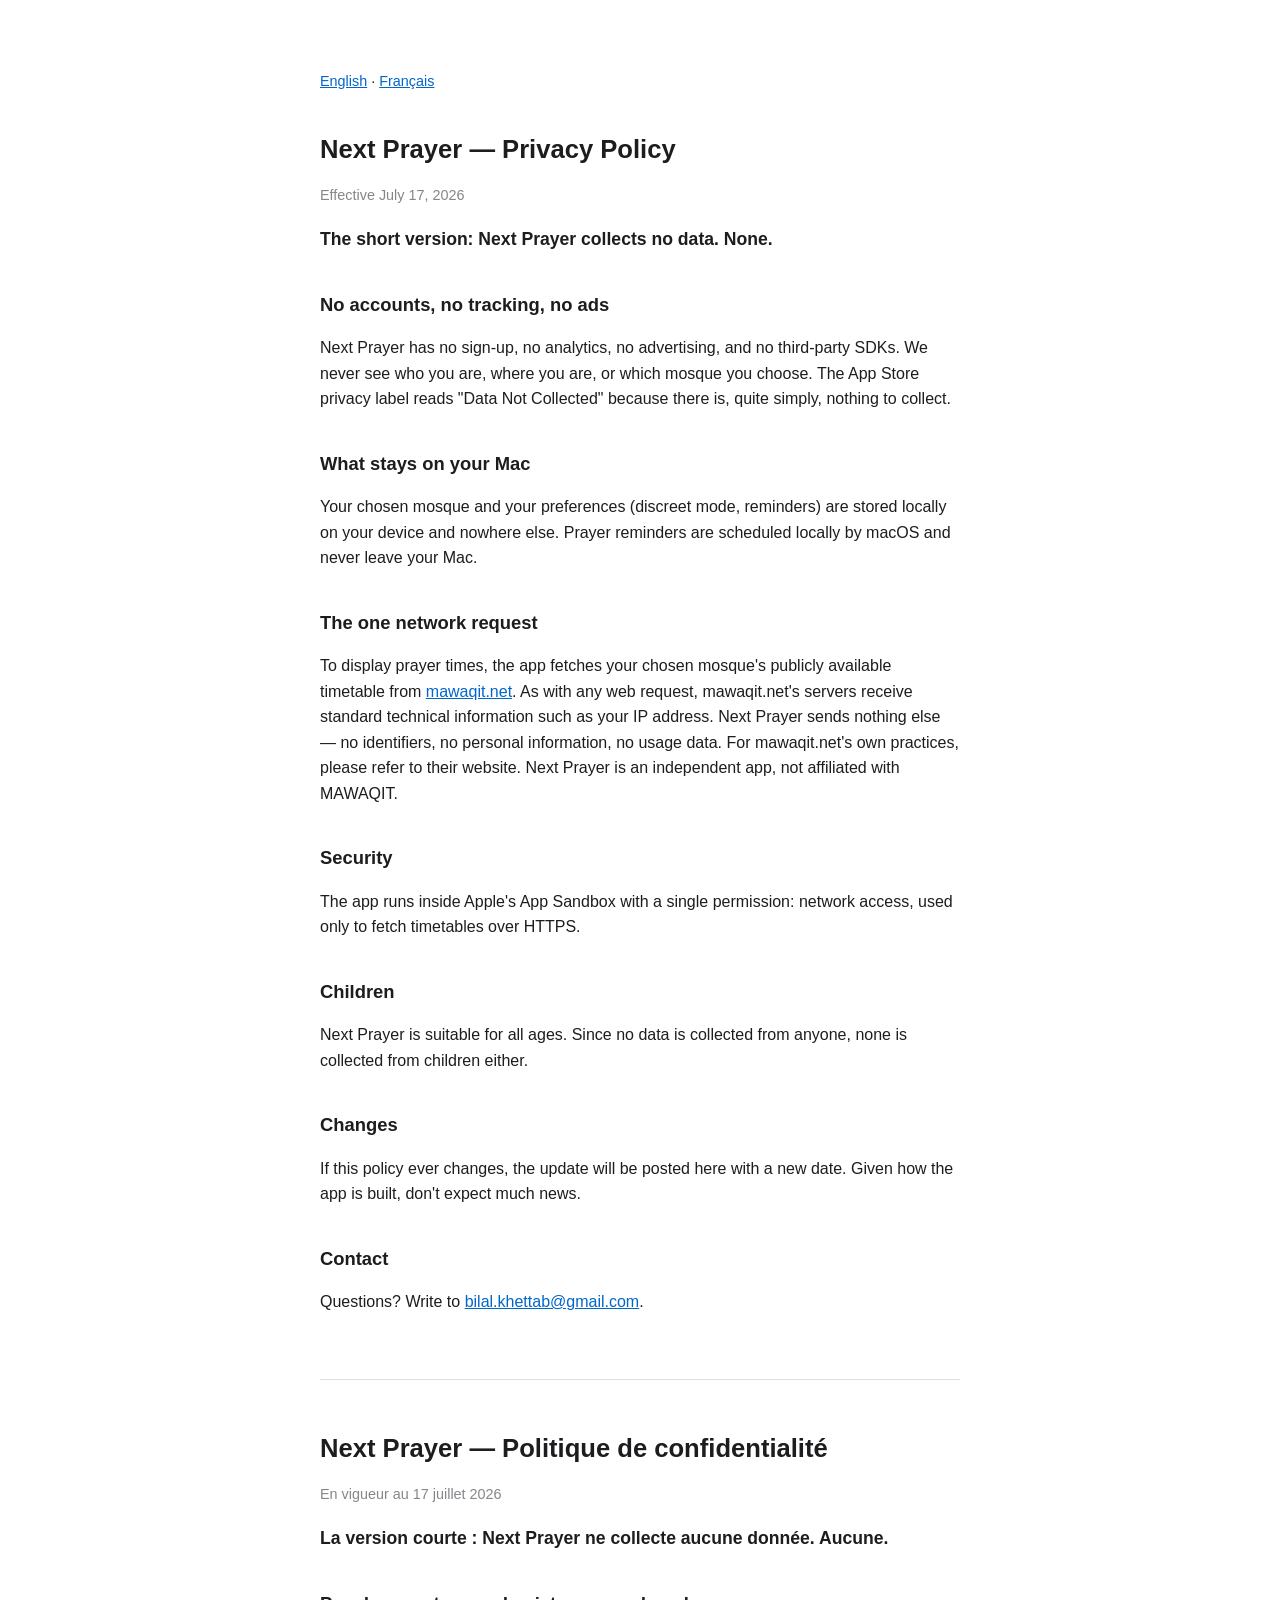
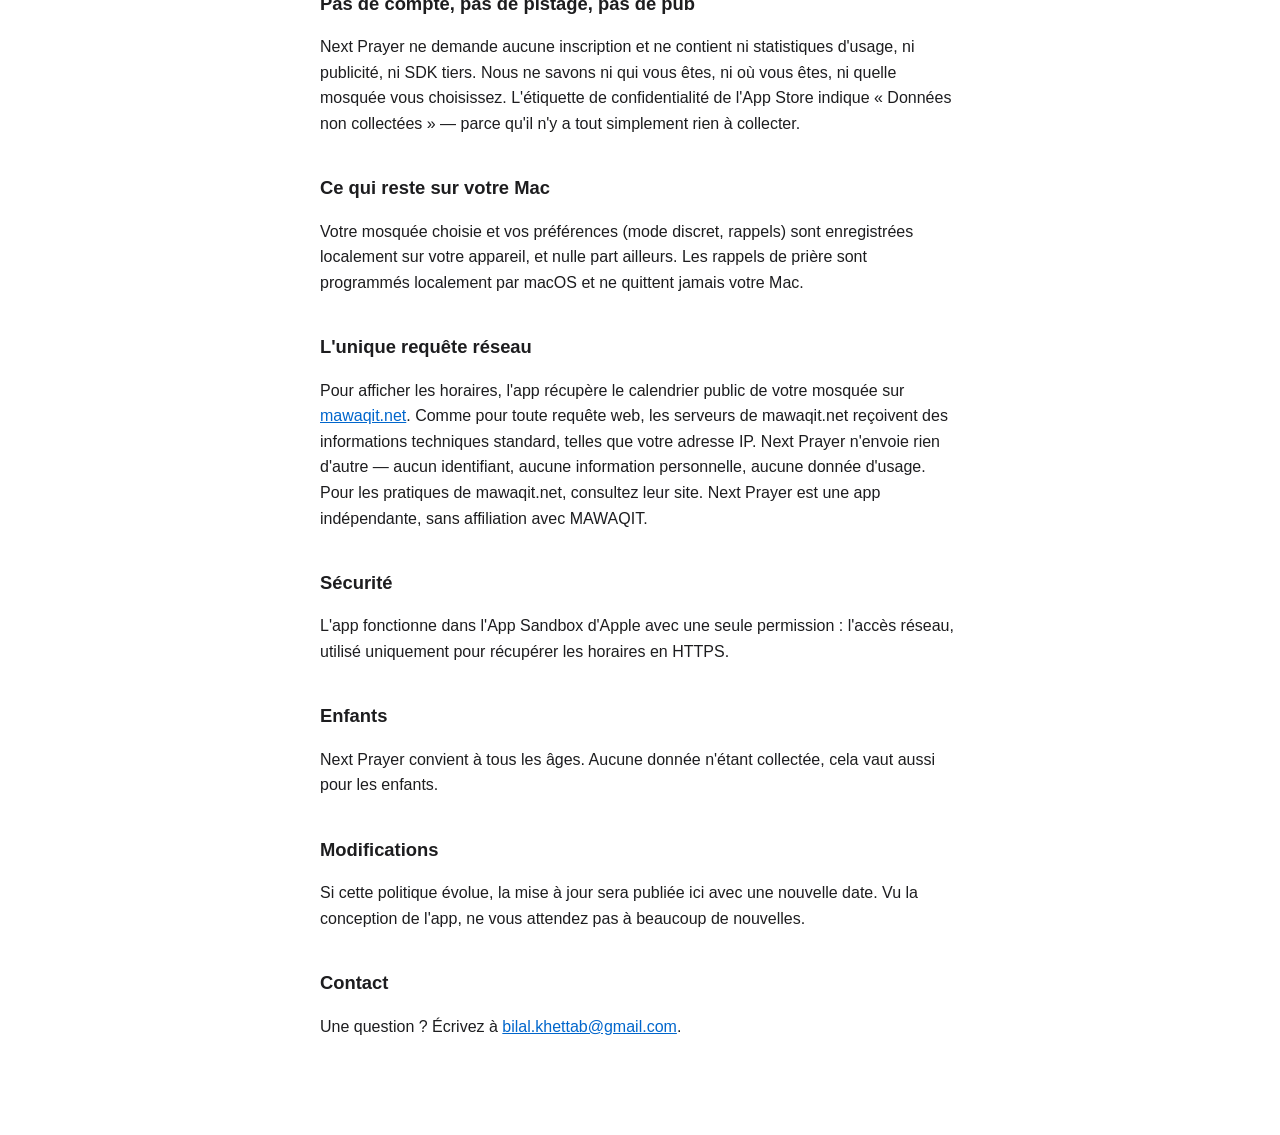
==== privacy-policy.html @ afed08fe "Add files via upload" ====
<!DOCTYPE html>
<html lang="en">
<head>
<meta charset="utf-8">
<meta name="viewport" content="width=device-width, initial-scale=1">
<title>Next Prayer — Privacy Policy</title>
<style>
  :root { color-scheme: light dark; }
  body {
    font-family: -apple-system, BlinkMacSystemFont, "Segoe UI", Roboto, sans-serif;
    max-width: 640px; margin: 0 auto; padding: 48px 24px 80px;
    line-height: 1.6; color: #1d1d1f; background: #fff;
  }
  @media (prefers-color-scheme: dark) {
    body { color: #f5f5f7; background: #1d1d1f; }
    a { color: #6fb5ff; }
  }
  h1 { font-size: 1.6em; margin-bottom: 0.2em; }
  h2 { font-size: 1.15em; margin-top: 2em; }
  .date { color: #86868b; font-size: 0.9em; }
  .lang { margin: 1.5em 0 2.5em; font-size: 0.9em; }
  .lead { font-size: 1.1em; font-weight: 600; }
  hr { border: none; border-top: 1px solid #86868b44; margin: 4em 0 3em; }
  a { color: #0066cc; }
</style>
</head>
<body>

<p class="lang"><a href="#en">English</a> · <a href="#fr">Français</a></p>

<!-- ============================ ENGLISH ============================ -->
<section id="en">
<h1>Next Prayer — Privacy Policy</h1>
<p class="date">Effective July 17, 2026</p>

<p class="lead">The short version: Next Prayer collects no data. None.</p>

<h2>No accounts, no tracking, no ads</h2>
<p>Next Prayer has no sign-up, no analytics, no advertising, and no third-party SDKs. We never see who you are, where you are, or which mosque you choose. The App Store privacy label reads "Data Not Collected" because there is, quite simply, nothing to collect.</p>

<h2>What stays on your Mac</h2>
<p>Your chosen mosque and your preferences (discreet mode, reminders) are stored locally on your device and nowhere else. Prayer reminders are scheduled locally by macOS and never leave your Mac.</p>

<h2>The one network request</h2>
<p>To display prayer times, the app fetches your chosen mosque's publicly available timetable from <a href="https://mawaqit.net">mawaqit.net</a>. As with any web request, mawaqit.net's servers receive standard technical information such as your IP address. Next Prayer sends nothing else — no identifiers, no personal information, no usage data. For mawaqit.net's own practices, please refer to their website. Next Prayer is an independent app, not affiliated with MAWAQIT.</p>

<h2>Security</h2>
<p>The app runs inside Apple's App Sandbox with a single permission: network access, used only to fetch timetables over HTTPS.</p>

<h2>Children</h2>
<p>Next Prayer is suitable for all ages. Since no data is collected from anyone, none is collected from children either.</p>

<h2>Changes</h2>
<p>If this policy ever changes, the update will be posted here with a new date. Given how the app is built, don't expect much news.</p>

<h2>Contact</h2>
<p>Questions? Write to <a href="mailto:bilal.khettab@gmail.com">bilal.khettab@gmail.com</a>.</p>
</section>

<hr>

<!-- ============================ FRANÇAIS ============================ -->
<section id="fr" lang="fr">
<h1>Next Prayer — Politique de confidentialité</h1>
<p class="date">En vigueur au 17 juillet 2026</p>

<p class="lead">La version courte : Next Prayer ne collecte aucune donnée. Aucune.</p>

<h2>Pas de compte, pas de pistage, pas de pub</h2>
<p>Next Prayer ne demande aucune inscription et ne contient ni statistiques d'usage, ni publicité, ni SDK tiers. Nous ne savons ni qui vous êtes, ni où vous êtes, ni quelle mosquée vous choisissez. L'étiquette de confidentialité de l'App Store indique « Données non collectées » — parce qu'il n'y a tout simplement rien à collecter.</p>

<h2>Ce qui reste sur votre Mac</h2>
<p>Votre mosquée choisie et vos préférences (mode discret, rappels) sont enregistrées localement sur votre appareil, et nulle part ailleurs. Les rappels de prière sont programmés localement par macOS et ne quittent jamais votre Mac.</p>

<h2>L'unique requête réseau</h2>
<p>Pour afficher les horaires, l'app récupère le calendrier public de votre mosquée sur <a href="https://mawaqit.net">mawaqit.net</a>. Comme pour toute requête web, les serveurs de mawaqit.net reçoivent des informations techniques standard, telles que votre adresse IP. Next Prayer n'envoie rien d'autre — aucun identifiant, aucune information personnelle, aucune donnée d'usage. Pour les pratiques de mawaqit.net, consultez leur site. Next Prayer est une app indépendante, sans affiliation avec MAWAQIT.</p>

<h2>Sécurité</h2>
<p>L'app fonctionne dans l'App Sandbox d'Apple avec une seule permission : l'accès réseau, utilisé uniquement pour récupérer les horaires en HTTPS.</p>

<h2>Enfants</h2>
<p>Next Prayer convient à tous les âges. Aucune donnée n'étant collectée, cela vaut aussi pour les enfants.</p>

<h2>Modifications</h2>
<p>Si cette politique évolue, la mise à jour sera publiée ici avec une nouvelle date. Vu la conception de l'app, ne vous attendez pas à beaucoup de nouvelles.</p>

<h2>Contact</h2>
<p>Une question ? Écrivez à <a href="mailto:bilal.khettab@gmail.com">bilal.khettab@gmail.com</a>.</p>
</section>

</body>
</html>
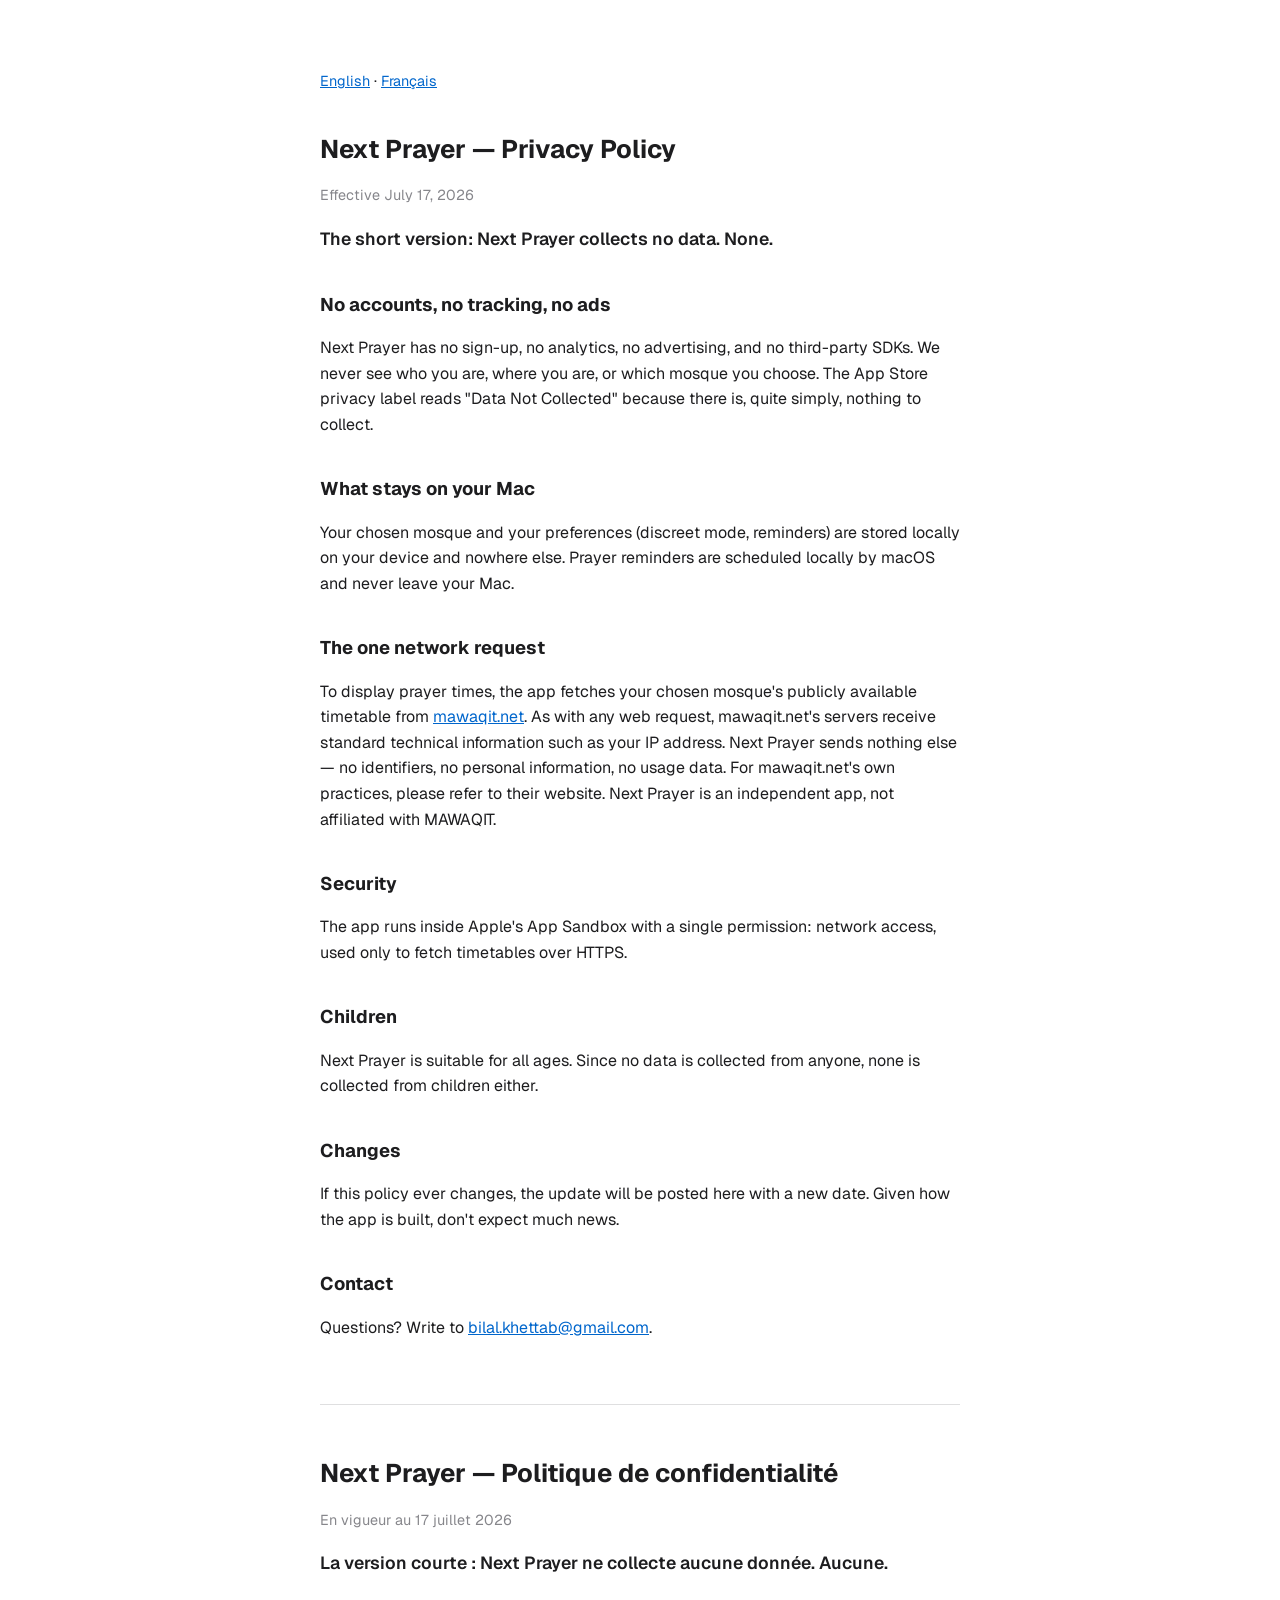
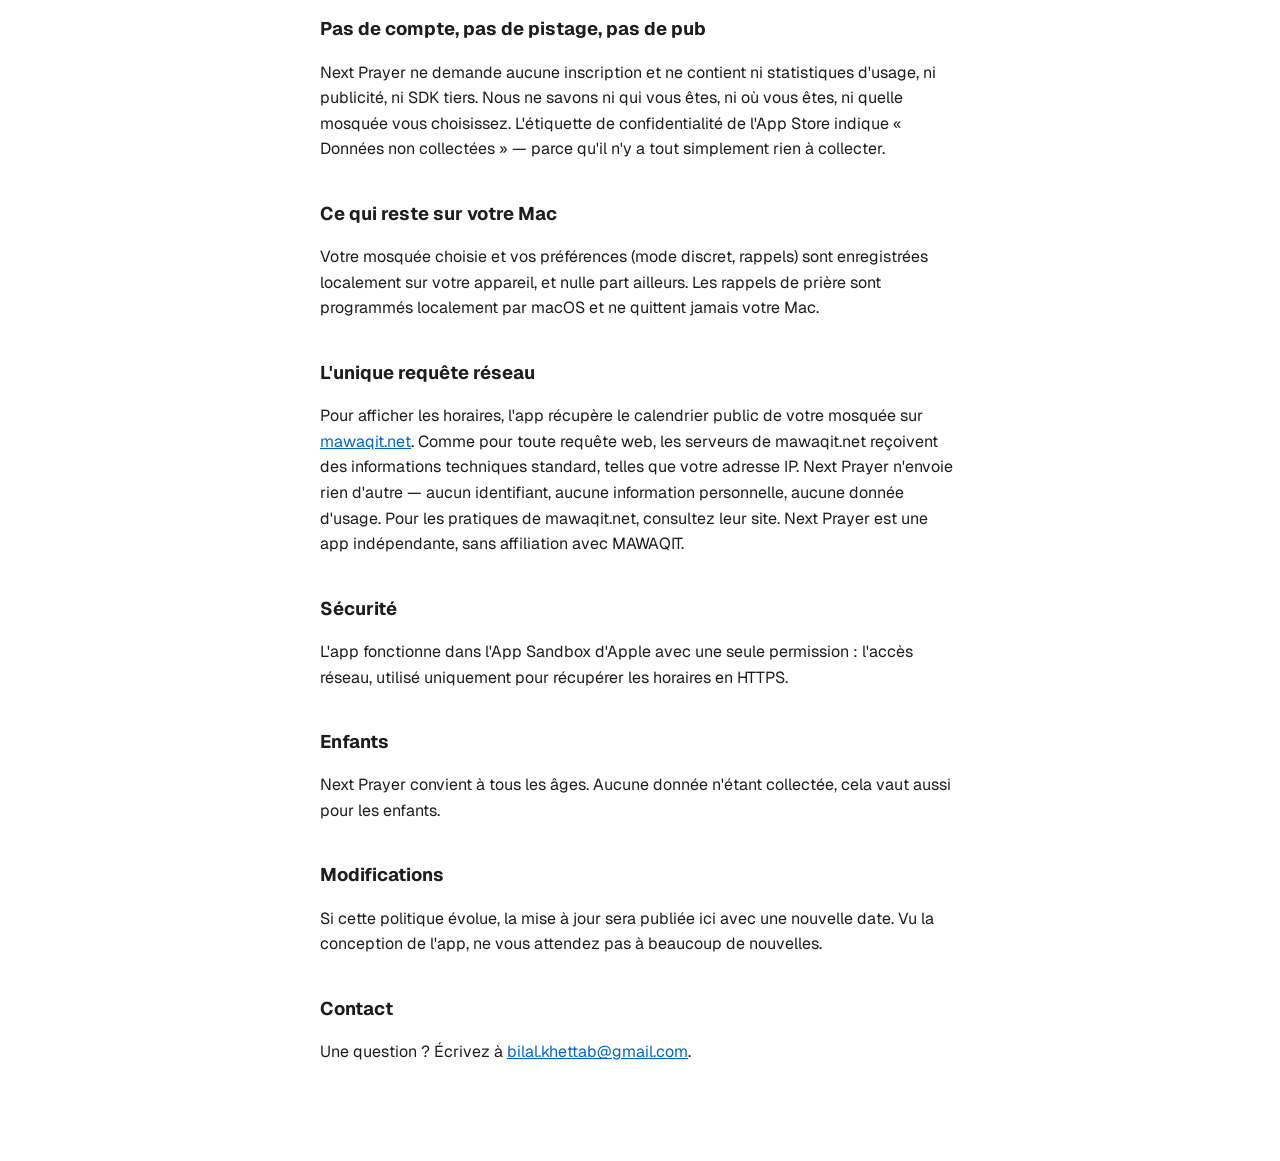
==== commit ece039f1: "Add the Next Prayer landing page A one-page site for the app, served by GitHub Pages from the repo r" ====
--- a/privacy-policy.html
+++ b/privacy-policy.html
@@ -4,10 +4,13 @@
 <meta charset="utf-8">
 <meta name="viewport" content="width=device-width, initial-scale=1">
 <title>Next Prayer — Privacy Policy</title>
+<link rel="preconnect" href="https://fonts.googleapis.com">
+<link rel="preconnect" href="https://fonts.gstatic.com" crossorigin>
+<link rel="stylesheet" href="https://fonts.googleapis.com/css2?family=Geist:wght@100..900&display=swap">
 <style>
   :root { color-scheme: light dark; }
   body {
-    font-family: -apple-system, BlinkMacSystemFont, "Segoe UI", Roboto, sans-serif;
+    font-family: "Geist", -apple-system, BlinkMacSystemFont, "Segoe UI", Roboto, sans-serif;
     max-width: 640px; margin: 0 auto; padding: 48px 24px 80px;
     line-height: 1.6; color: #1d1d1f; background: #fff;
   }
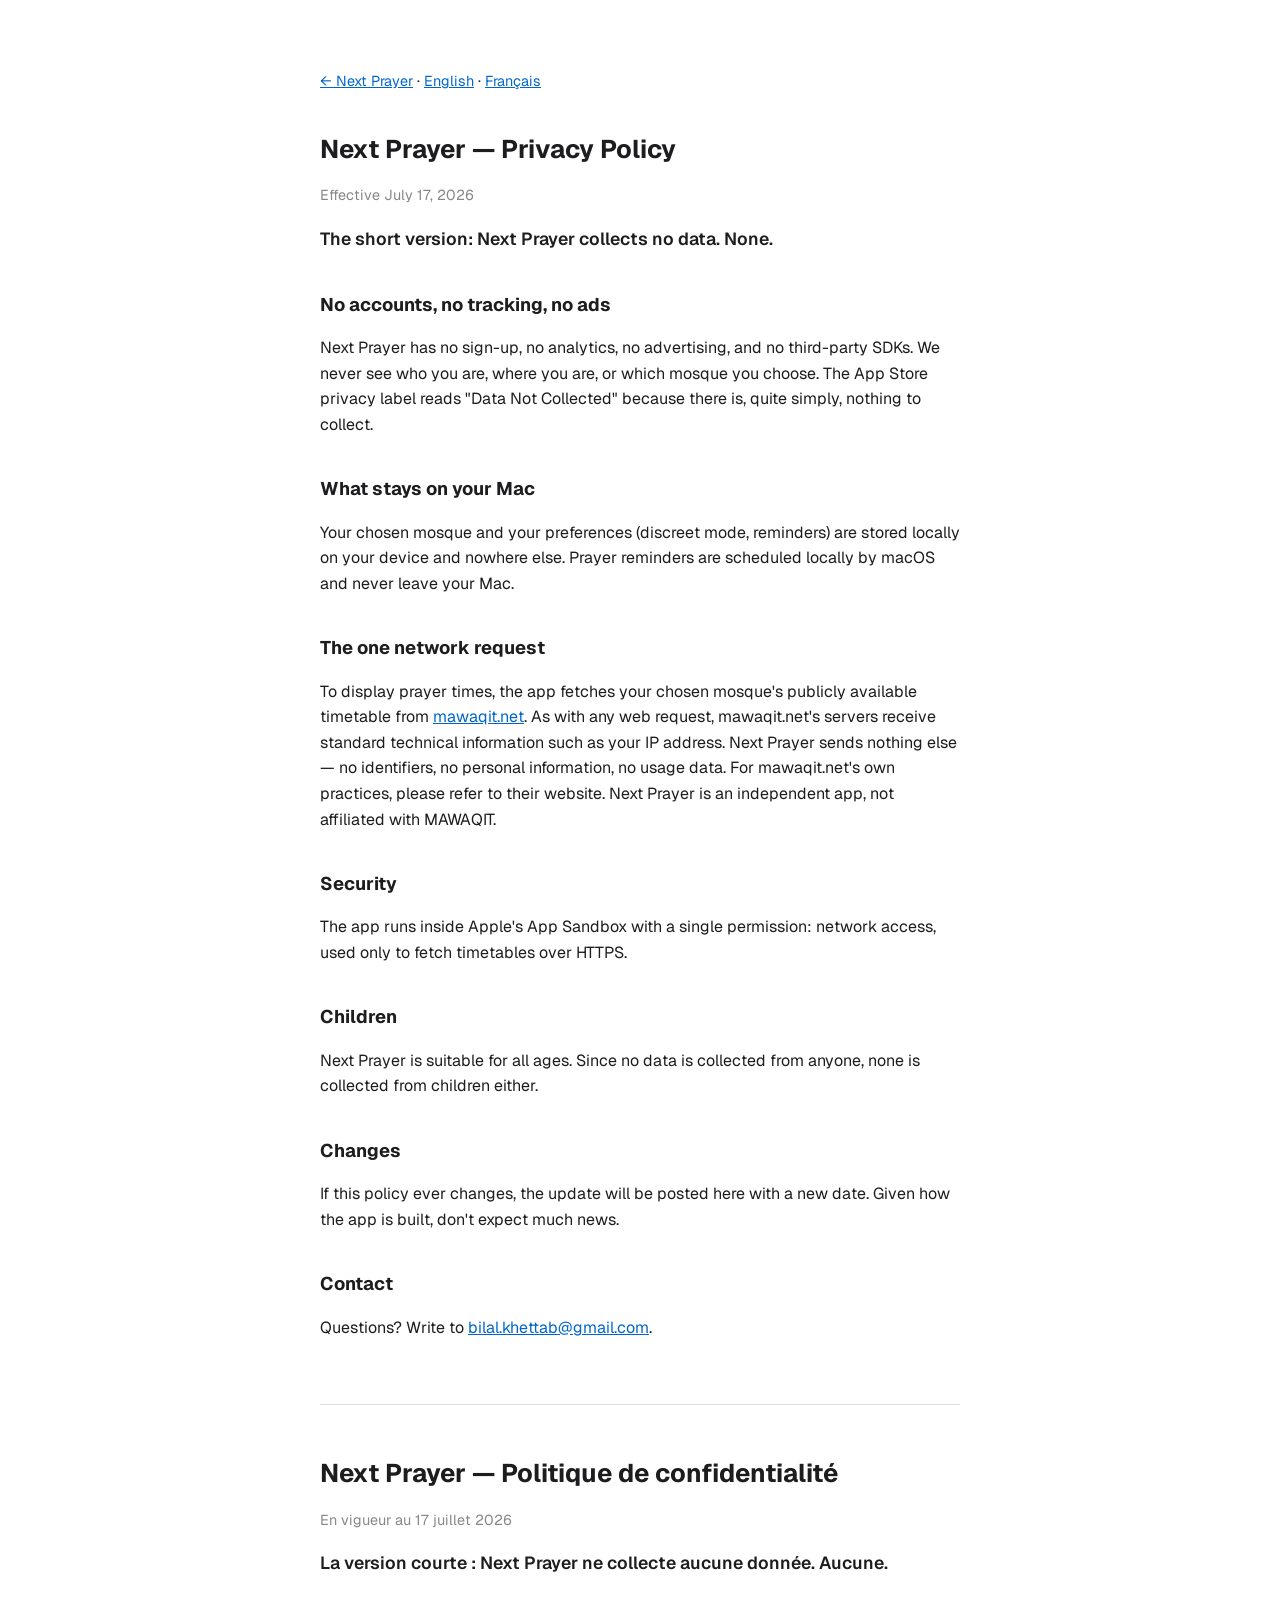
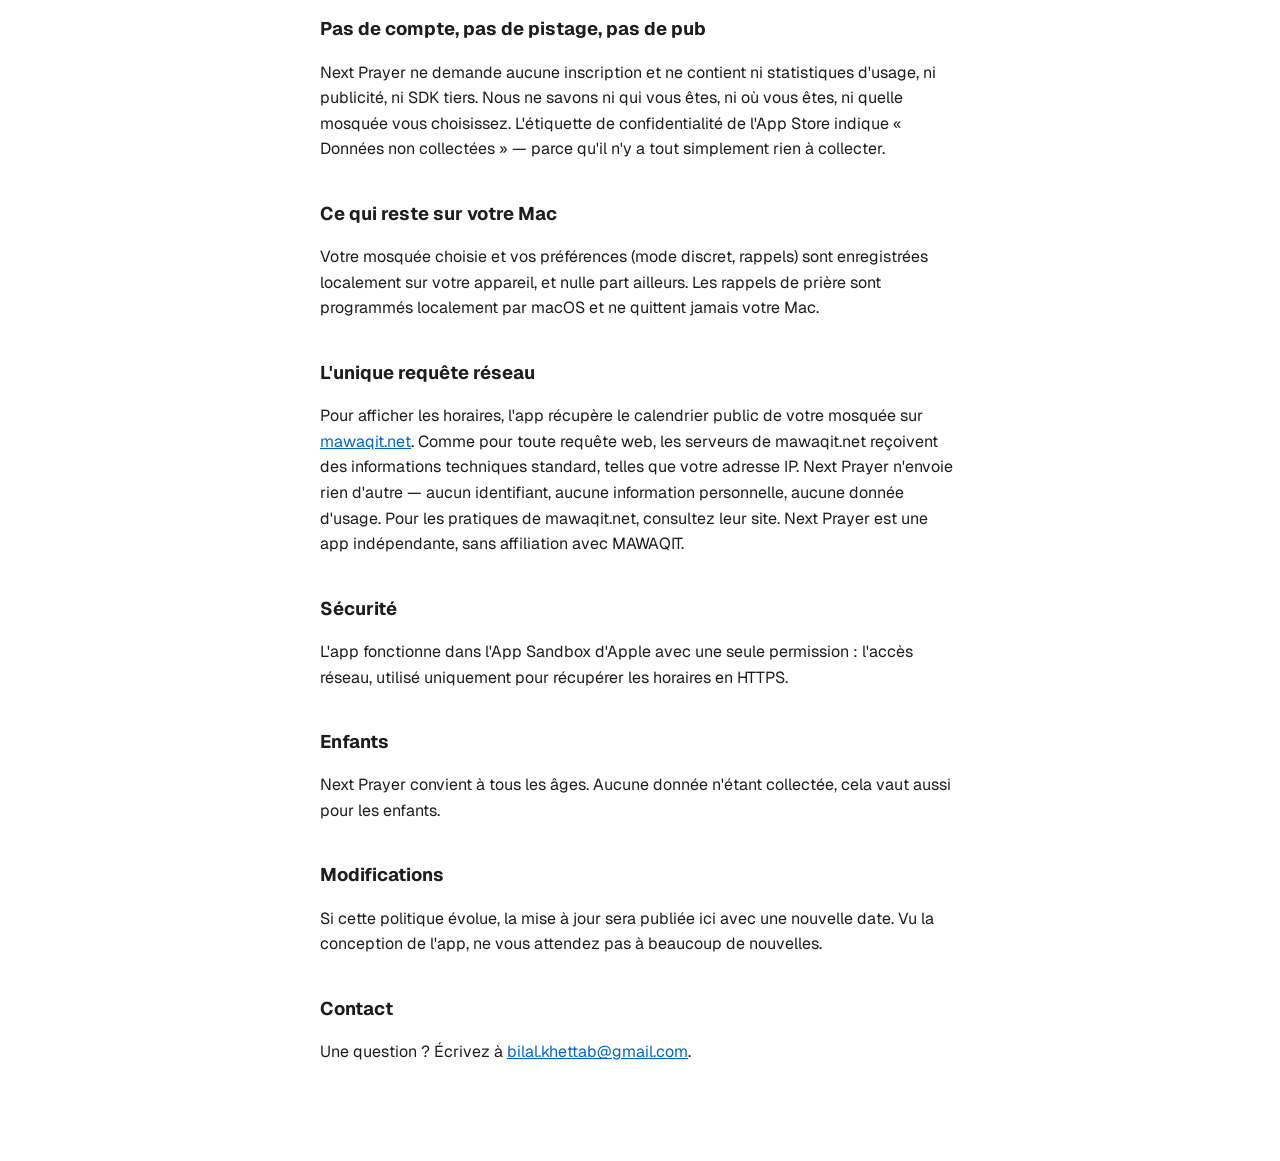
==== commit d7ef4d73: "SEO: French page at /fr/, FAQ and setup sections, structured data, sitemap Both language pages are g" ====
--- a/privacy-policy.html
+++ b/privacy-policy.html
@@ -4,6 +4,15 @@
 <meta charset="utf-8">
 <meta name="viewport" content="width=device-width, initial-scale=1">
 <title>Next Prayer — Privacy Policy</title>
+<meta name="description" content="Next Prayer's privacy policy: the Mac prayer times app collects no data. No account, no ads, no analytics. Politique de confidentialité en français incluse.">
+<link rel="canonical" href="https://bilalkhettab.github.io/NextPrayer/privacy-policy.html">
+<link rel="icon" type="image/png" sizes="32x32" href="assets/icon-32.png">
+<link rel="apple-touch-icon" href="assets/icon-256.png">
+<meta property="og:type" content="article">
+<meta property="og:site_name" content="Next Prayer">
+<meta property="og:title" content="Next Prayer — Privacy Policy">
+<meta property="og:url" content="https://bilalkhettab.github.io/NextPrayer/privacy-policy.html">
+<meta property="og:image" content="https://bilalkhettab.github.io/NextPrayer/assets/icon-512.png">
 <link rel="preconnect" href="https://fonts.googleapis.com">
 <link rel="preconnect" href="https://fonts.gstatic.com" crossorigin>
 <link rel="stylesheet" href="https://fonts.googleapis.com/css2?family=Geist:wght@100..900&display=swap">
@@ -29,7 +38,7 @@
 </head>
 <body>
 
-<p class="lang"><a href="#en">English</a> · <a href="#fr">Français</a></p>
+<p class="lang"><a href="./">← Next Prayer</a> · <a href="#en">English</a> · <a href="#fr">Français</a></p>
 
 <!-- ============================ ENGLISH ============================ -->
 <section id="en">
